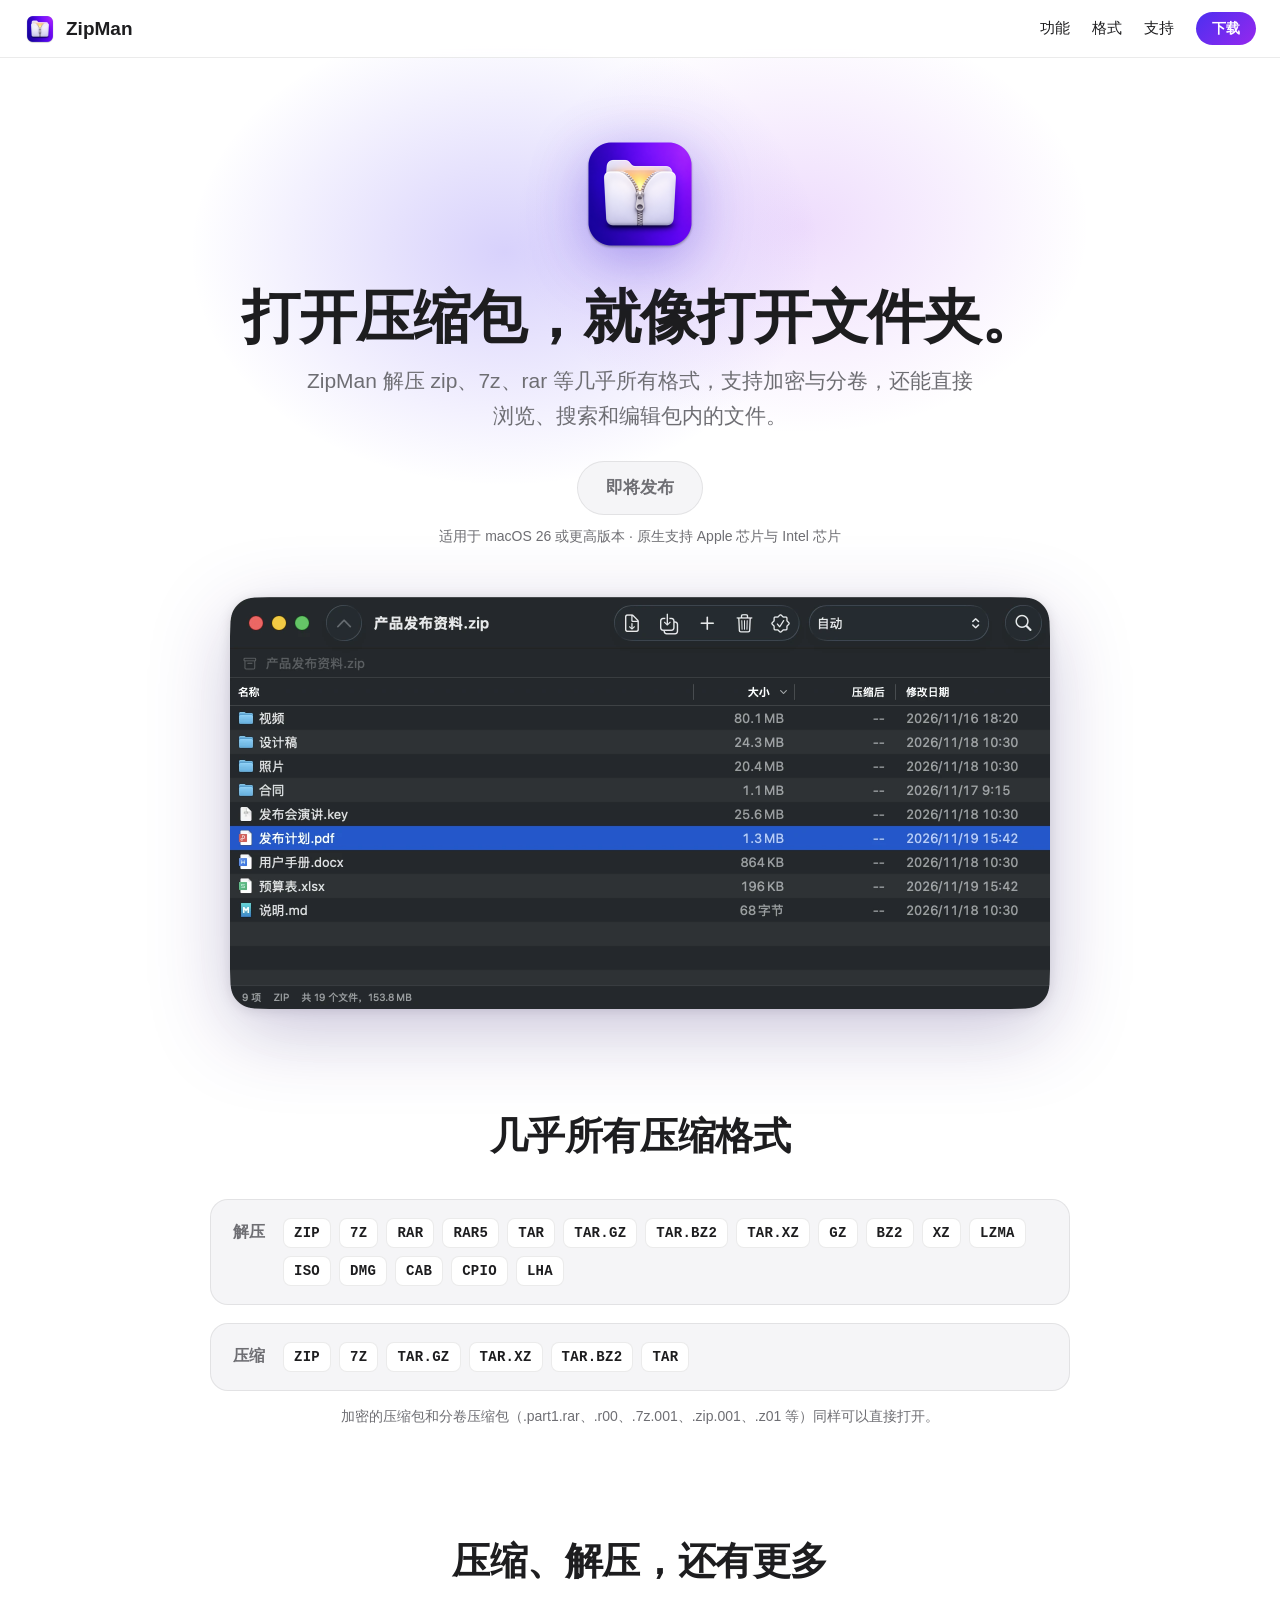
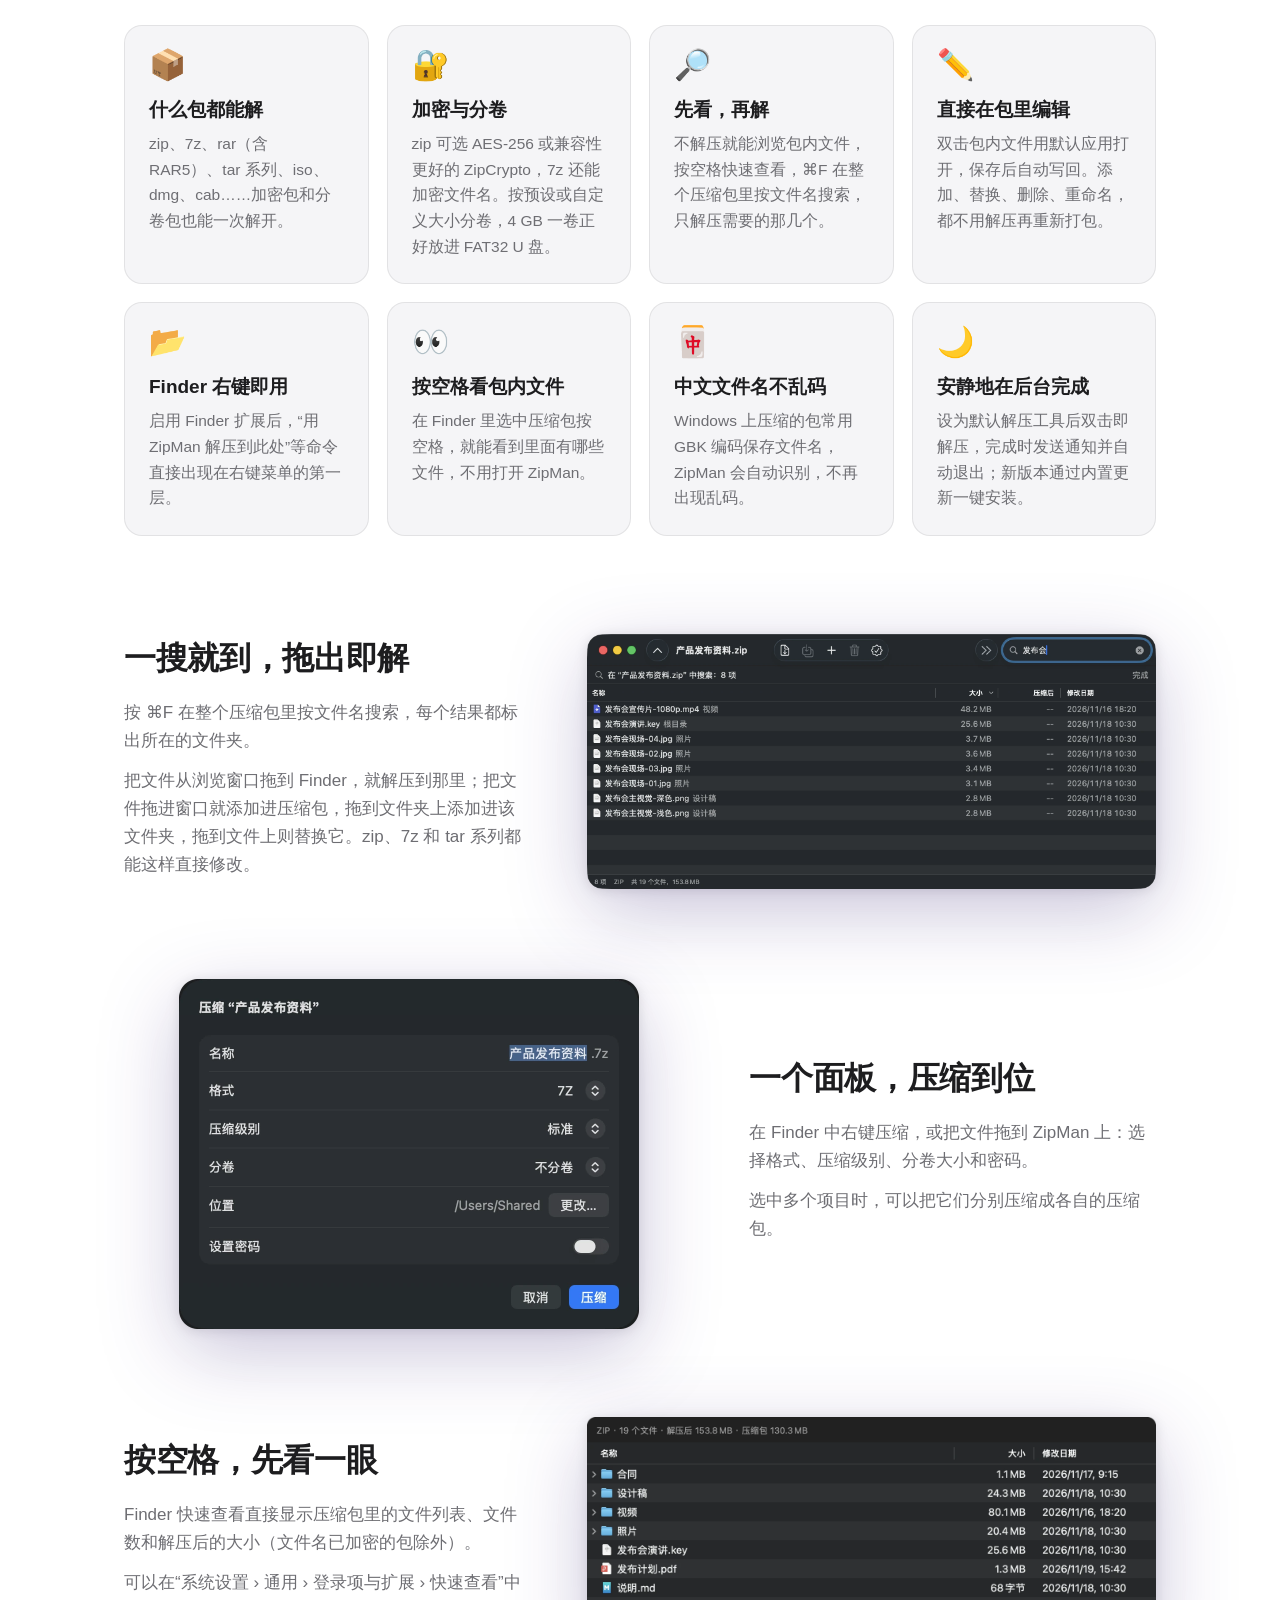
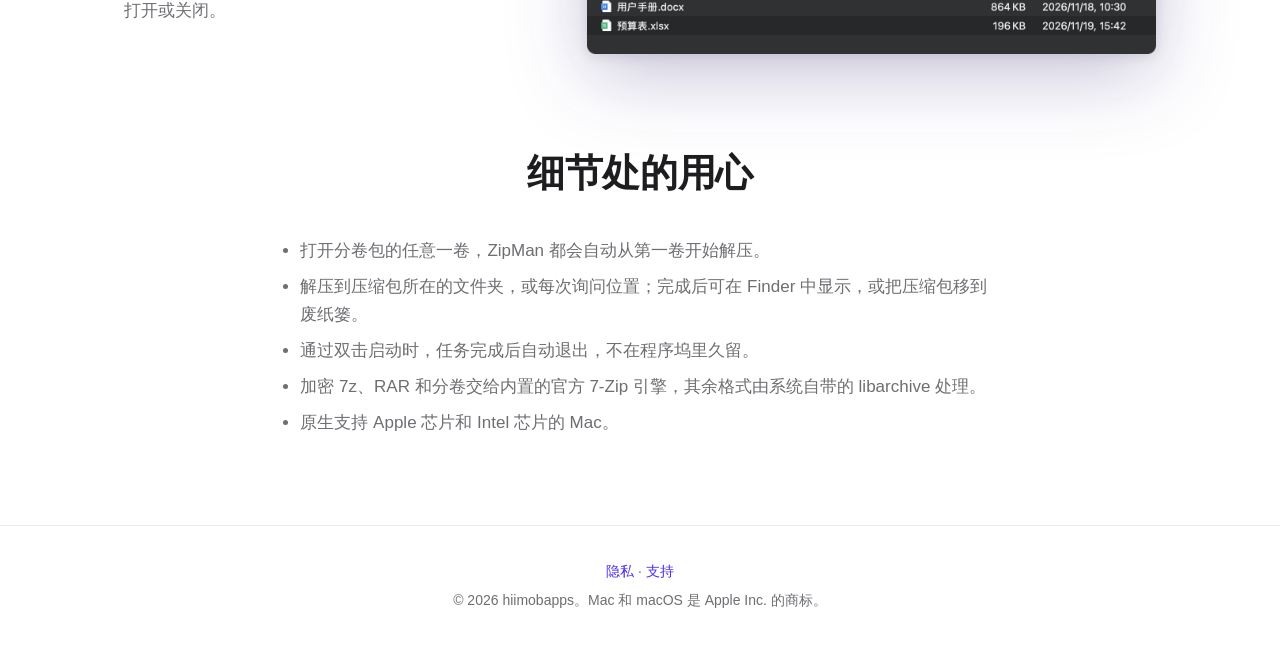
==== index.html @ 86505820 "Update the website (d437b42)" ====
<!doctype html>
<html lang="zh-Hans">
  <head>
    <meta charset="utf-8">
    <meta name="viewport" content="width=device-width, initial-scale=1">
    <title>ZipMan — Mac 上的压缩与解压工具</title>
    <meta name="description" content="ZipMan 是一款 macOS 压缩与解压工具：解压 zip、7z、rar 等几乎所有格式，支持加密和分卷；不解压就能浏览、搜索和编辑包内文件，并且和 Finder 的右键菜单、快速查看无缝配合。">
    <link rel="canonical" href="https://zipman.hiimobapps.cn/">
    <meta property="og:type" content="website">
    <meta property="og:url" content="https://zipman.hiimobapps.cn/">
    <meta property="og:title" content="ZipMan — Mac 上的压缩与解压工具">
    <meta property="og:description" content="ZipMan 是一款 macOS 压缩与解压工具：解压 zip、7z、rar 等几乎所有格式，支持加密和分卷；不解压就能浏览、搜索和编辑包内文件，并且和 Finder 的右键菜单、快速查看无缝配合。">
    <meta property="og:image" content="https://zipman.hiimobapps.cn/assets/og.jpg">
    <meta name="twitter:card" content="summary_large_image">
    <meta name="theme-color" content="#4c2ff0">
    <link rel="icon" href="/assets/icon-64.png">
    <link rel="apple-touch-icon" href="/assets/icon-256.png">
    <link rel="stylesheet" href="/assets/style.css">
  </head>
  <body>
    <header class="top">
      <a class="brand" href="/"><img src="/assets/icon-64.png" alt="" width="32" height="32"><span>ZipMan</span></a>
      <nav>
        <a href="/#features">功能</a>
        <a href="/#formats">格式</a>
        <a href="/support/">支持</a>
        <a class="button small" href="/#download">下载</a>
      </nav>
    </header>
    <main>
      <section class="hero" id="download">
        <img class="app-icon" src="/assets/icon-256.png" alt="ZipMan" width="128" height="128">
        <h1>打开压缩包，就像打开文件夹。</h1>
        <p class="lead">ZipMan 解压 zip、7z、rar 等几乎所有格式，支持加密与分卷，还能直接浏览、搜索和编辑包内的文件。</p>
        <p class="cta"><span class="button disabled">即将发布</span></p>
        <p class="fine">适用于 macOS 26 或更高版本 · 原生支持 Apple 芯片与 Intel 芯片</p>
        <img class="shot hero-shot" src="/assets/shots/browse.webp" alt="ZipMan 的浏览窗口：不解压就能看到压缩包里的文件夹和文件" width="820" height="412">
      </section>
      <section id="formats" class="formats">
        <h2>几乎所有压缩格式</h2>
        <div class="format-groups">
          <div class="format-group">
            <h3>解压</h3>
            <ul class="chips"><li>ZIP</li><li>7Z</li><li>RAR</li><li>RAR5</li><li>TAR</li><li>TAR.GZ</li><li>TAR.BZ2</li><li>TAR.XZ</li><li>GZ</li><li>BZ2</li><li>XZ</li><li>LZMA</li><li>ISO</li><li>DMG</li><li>CAB</li><li>CPIO</li><li>LHA</li></ul>
          </div>
          <div class="format-group">
            <h3>压缩</h3>
            <ul class="chips"><li>ZIP</li><li>7Z</li><li>TAR.GZ</li><li>TAR.XZ</li><li>TAR.BZ2</li><li>TAR</li></ul>
          </div>
        </div>
        <p class="fine center">加密的压缩包和分卷压缩包（.part1.rar、.r00、.7z.001、.zip.001、.z01 等）同样可以直接打开。</p>
      </section>
      <section id="features" class="features">
        <h2>压缩、解压，还有更多</h2>
        <div class="grid">
          <article class="feature">
            <div class="emoji" aria-hidden="true">📦</div>
            <h3>什么包都能解</h3>
            <p>zip、7z、rar（含 RAR5）、tar 系列、iso、dmg、cab……加密包和分卷包也能一次解开。</p>
          </article>
          <article class="feature">
            <div class="emoji" aria-hidden="true">🔐</div>
            <h3>加密与分卷</h3>
            <p>zip 可选 AES-256 或兼容性更好的 ZipCrypto，7z 还能加密文件名。按预设或自定义大小分卷，4 GB 一卷正好放进 FAT32 U 盘。</p>
          </article>
          <article class="feature">
            <div class="emoji" aria-hidden="true">🔎</div>
            <h3>先看，再解</h3>
            <p>不解压就能浏览包内文件，按空格快速查看，⌘F 在整个压缩包里按文件名搜索，只解压需要的那几个。</p>
          </article>
          <article class="feature">
            <div class="emoji" aria-hidden="true">✏️</div>
            <h3>直接在包里编辑</h3>
            <p>双击包内文件用默认应用打开，保存后自动写回。添加、替换、删除、重命名，都不用解压再重新打包。</p>
          </article>
          <article class="feature">
            <div class="emoji" aria-hidden="true">📂</div>
            <h3>Finder 右键即用</h3>
            <p>启用 Finder 扩展后，“用 ZipMan 解压到此处”等命令直接出现在右键菜单的第一层。</p>
          </article>
          <article class="feature">
            <div class="emoji" aria-hidden="true">👀</div>
            <h3>按空格看包内文件</h3>
            <p>在 Finder 里选中压缩包按空格，就能看到里面有哪些文件，不用打开 ZipMan。</p>
          </article>
          <article class="feature">
            <div class="emoji" aria-hidden="true">🀄️</div>
            <h3>中文文件名不乱码</h3>
            <p>Windows 上压缩的包常用 GBK 编码保存文件名，ZipMan 会自动识别，不再出现乱码。</p>
          </article>
          <article class="feature">
            <div class="emoji" aria-hidden="true">🌙</div>
            <h3>安静地在后台完成</h3>
            <p>设为默认解压工具后双击即解压，完成时发送通知并自动退出；新版本通过内置更新一键安装。</p>
          </article>
        </div>
      </section>
      <section class="showcase">
        <div class="showcase-row">
          <div class="showcase-text">
            <h2>一搜就到，拖出即解</h2>
            <p>按 ⌘F 在整个压缩包里按文件名搜索，每个结果都标出所在的文件夹。</p>
            <p>把文件从浏览窗口拖到 Finder，就解压到那里；把文件拖进窗口就添加进压缩包，拖到文件夹上添加进该文件夹，拖到文件上则替换它。zip、7z 和 tar 系列都能这样直接修改。</p>
          </div>
          <img class="shot" src="/assets/shots/search.webp" alt="在 ZipMan 中搜索“发布会”，找到分布在各个文件夹里的 8 个文件" width="920" height="412" loading="lazy">
        </div>
        <div class="showcase-row reverse">
          <div class="showcase-text">
            <h2>一个面板，压缩到位</h2>
            <p>在 Finder 中右键压缩，或把文件拖到 ZipMan 上：选择格式、压缩级别、分卷大小和密码。</p>
            <p>选中多个项目时，可以把它们分别压缩成各自的压缩包。</p>
          </div>
          <img class="shot" src="/assets/shots/compress.webp" alt="ZipMan 的压缩面板：名称、格式、压缩级别、分卷、位置和密码" width="460" height="350" loading="lazy">
        </div>
        <div class="showcase-row">
          <div class="showcase-text">
            <h2>按空格，先看一眼</h2>
            <p>Finder 快速查看直接显示压缩包里的文件列表、文件数和解压后的大小（文件名已加密的包除外）。</p>
            <p>可以在“系统设置 › 通用 › 登录项与扩展 › 快速查看”中打开或关闭。</p>
          </div>
          <img class="shot" src="/assets/shots/quicklook.webp" alt="在 Finder 快速查看中预览压缩包内的文件" width="720" height="300" loading="lazy">
        </div>
      </section>
      <section class="details">
        <h2>细节处的用心</h2>
        <ul>
          <li>打开分卷包的任意一卷，ZipMan 都会自动从第一卷开始解压。</li>
          <li>解压到压缩包所在的文件夹，或每次询问位置；完成后可在 Finder 中显示，或把压缩包移到废纸篓。</li>
          <li>通过双击启动时，任务完成后自动退出，不在程序坞里久留。</li>
          <li>加密 7z、RAR 和分卷交给内置的官方 7-Zip 引擎，其余格式由系统自带的 libarchive 处理。</li>
          <li>原生支持 Apple 芯片和 Intel 芯片的 Mac。</li>
        </ul>
      </section>
    </main>
    <footer>
      <p><a href="/privacy/">隐私</a> · <a href="/support/">支持</a></p>
      <p class="fine">© 2026 hiimobapps。Mac 和 macOS 是 Apple Inc. 的商标。</p>
    </footer>
  </body>
</html>
---- assets/style.css ----
:root {
  --bg: #ffffff;
  --fg: #1d1d1f;
  --muted: #6e6e73;
  --card: #f5f5f7;
  --line: rgba(0, 0, 0, 0.08);
  --accent: #4c2ff0;
  --accent-2: #9628ee;
  --glow: rgba(76, 47, 240, 0.22);
  color-scheme: light dark;
}

@media (prefers-color-scheme: dark) {
  :root {
    --bg: #101014;
    --fg: #f5f5f7;
    --muted: #a1a1a6;
    --card: #1b1b21;
    --line: rgba(255, 255, 255, 0.1);
    --accent: #8f7bff;
    --glow: rgba(120, 80, 255, 0.3);
  }
}

* { box-sizing: border-box; }

html { scroll-behavior: smooth; }

body {
  margin: 0;
  background: var(--bg);
  color: var(--fg);
  font: 17px/1.65 -apple-system, BlinkMacSystemFont, "SF Pro Text", "PingFang SC", "Hiragino Sans GB",
    "Microsoft YaHei", "Helvetica Neue", Arial, sans-serif;
  -webkit-font-smoothing: antialiased;
}

a { color: var(--accent); text-decoration: none; }
a:hover { text-decoration: underline; }

header.top {
  position: sticky; top: 0; z-index: 10;
  display: flex; align-items: center; justify-content: space-between; gap: 16px;
  padding: 12px 24px;
  background: color-mix(in srgb, var(--bg) 82%, transparent);
  backdrop-filter: saturate(180%) blur(20px);
  -webkit-backdrop-filter: saturate(180%) blur(20px);
  border-bottom: 1px solid var(--line);
}

.brand { display: flex; align-items: center; gap: 10px; color: var(--fg); font-weight: 650; font-size: 19px; }
.brand:hover { text-decoration: none; }

header nav { display: flex; align-items: center; gap: 22px; font-size: 15px; }
header nav a { color: var(--fg); }
header nav a.button { color: #fff; }

main { max-width: 1080px; margin: 0 auto; padding: 0 24px; }

section h2 { font-size: clamp(26px, 3.6vw, 38px); letter-spacing: -0.01em; text-align: center; margin: 0 0 32px; }

.hero { position: relative; text-align: center; padding: 72px 0 72px; scroll-margin-top: 80px; }
.hero::before {
  content: ""; position: absolute; z-index: -1; left: 50%; top: -40px; width: min(900px, 120vw); height: 520px;
  transform: translateX(-50%);
  background:
    radial-gradient(closest-side at 35% 45%, var(--glow), transparent),
    radial-gradient(closest-side at 68% 40%, rgba(150, 40, 238, 0.16), transparent);
  pointer-events: none;
}
.hero .app-icon { filter: drop-shadow(0 14px 28px rgba(52, 22, 214, 0.35)); }
.hero h1 { font-size: clamp(34px, 5.6vw, 58px); line-height: 1.12; letter-spacing: -0.02em; margin: 18px auto 14px; max-width: 14em; }
.lead { font-size: clamp(18px, 2.2vw, 21px); color: var(--muted); max-width: 32em; margin: 0 auto 28px; }

.cta { display: flex; justify-content: center; align-items: center; gap: 22px; flex-wrap: wrap; margin: 0 0 10px; }
.cta .secondary { font-size: 16px; }
.button {
  display: inline-block; padding: 12px 28px; border-radius: 999px;
  background: linear-gradient(135deg, var(--accent), var(--accent-2)); color: #fff; font-weight: 600;
  box-shadow: 0 6px 18px rgba(76, 47, 240, 0.28);
}
.button:hover { text-decoration: none; filter: brightness(1.08); }
.button.small { padding: 5px 16px; font-size: 14px; box-shadow: none; }
.button.disabled { background: var(--card); color: var(--muted); border: 1px solid var(--line); box-shadow: none; }

.fine { color: var(--muted); font-size: 14px; margin: 6px 0; }
.center { text-align: center; }

/* The screenshots keep the windows' transparent rounded corners; drop-shadow follows them. */
.shot { display: block; max-width: 100%; height: auto; filter: drop-shadow(0 22px 40px rgba(30, 10, 110, 0.22)) drop-shadow(0 2px 6px rgba(0, 0, 0, 0.12)); }
.hero-shot { margin: 48px auto 0; }

.formats { padding: 24px 0 64px; scroll-margin-top: 80px; }
.format-groups { display: grid; gap: 18px; max-width: 860px; margin: 0 auto 14px; }
.format-group { display: flex; gap: 18px; align-items: baseline; background: var(--card); border: 1px solid var(--line); border-radius: 18px; padding: 18px 22px; }
.format-group h3 { flex: none; margin: 0; font-size: 16px; color: var(--muted); font-weight: 600; }
.chips { display: flex; flex-wrap: wrap; gap: 8px; margin: 0; padding: 0; list-style: none; }
.chips li {
  font: 600 14px/1 ui-monospace, "SF Mono", Menlo, monospace; letter-spacing: 0.02em;
  padding: 7px 10px; border-radius: 8px; background: var(--bg); border: 1px solid var(--line);
}

.features { padding: 32px 0 72px; scroll-margin-top: 80px; }
.grid { display: grid; grid-template-columns: repeat(auto-fit, minmax(230px, 1fr)); gap: 18px; }
.feature { background: var(--card); border-radius: 18px; padding: 24px; border: 1px solid var(--line); }
.feature .emoji { font-size: 30px; line-height: 1; }
.feature h3 { margin: 14px 0 6px; font-size: 19px; }
.feature p { margin: 0; color: var(--muted); font-size: 15.5px; }

.showcase { display: grid; gap: 88px; padding: 24px 0 88px; }
.showcase-row { display: grid; grid-template-columns: 5fr 7fr; gap: 56px; align-items: center; }
.showcase-row.reverse { grid-template-columns: 7fr 5fr; }
.showcase-row.reverse .showcase-text { order: 2; }
.showcase-row .shot { justify-self: center; }
.showcase-text h2 { text-align: left; font-size: clamp(24px, 3vw, 32px); margin: 0 0 14px; }
.showcase-text p { color: var(--muted); margin: 0 0 12px; }

.details { padding: 0 0 80px; }
.details ul { max-width: 720px; margin: 0 auto; padding-left: 1.2em; color: var(--muted); }
.details li { margin: 8px 0; }

.doc { max-width: 760px; margin: 0 auto; padding: 48px 0 72px; }
.doc h1 { font-size: clamp(32px, 4.6vw, 44px); letter-spacing: -0.02em; margin: 0 0 8px; }
.doc .lead { margin: 16px 0 32px; text-align: left; max-width: none; }
.doc h2 { text-align: left; font-size: 22px; margin: 36px 0 8px; }
.doc p { margin: 0 0 14px; }

details { border-bottom: 1px solid var(--line); padding: 14px 0; }
summary { cursor: pointer; font-weight: 600; font-size: 18px; list-style-position: outside; }
details p { color: var(--muted); margin: 10px 0 2px; }

footer { border-top: 1px solid var(--line); text-align: center; padding: 28px 24px 40px; font-size: 14px; color: var(--muted); }
footer p { margin: 6px 0; }

@media (max-width: 760px) {
  header.top { padding: 10px 16px; }
  header nav { gap: 14px; font-size: 14px; }
  main { padding: 0 16px; }
  .hero { padding-top: 48px; }
  .format-group { flex-direction: column; gap: 10px; }
  .showcase { gap: 64px; }
  .showcase-row, .showcase-row.reverse { grid-template-columns: 1fr; gap: 24px; }
  .showcase-row.reverse .showcase-text { order: 0; }
}

@media (max-width: 420px) {
  header nav a:not(.button) { display: none; }
}
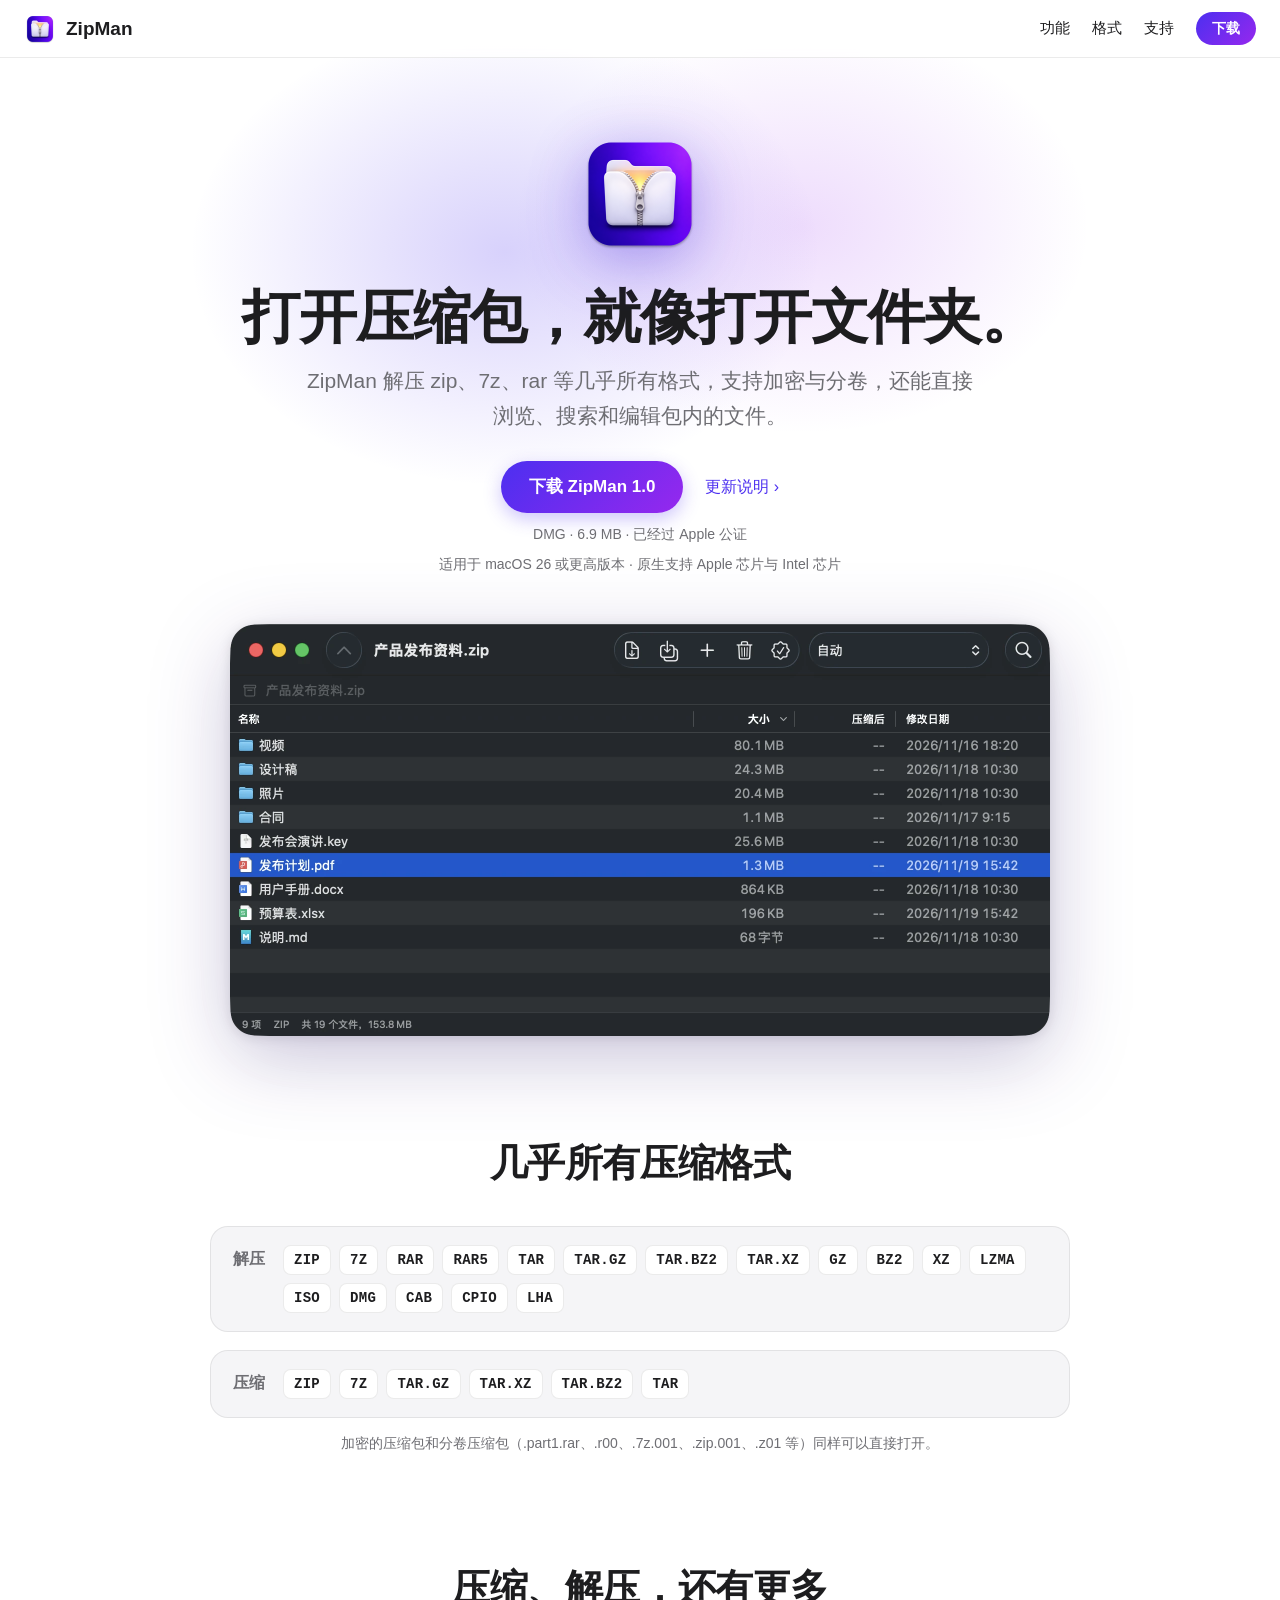
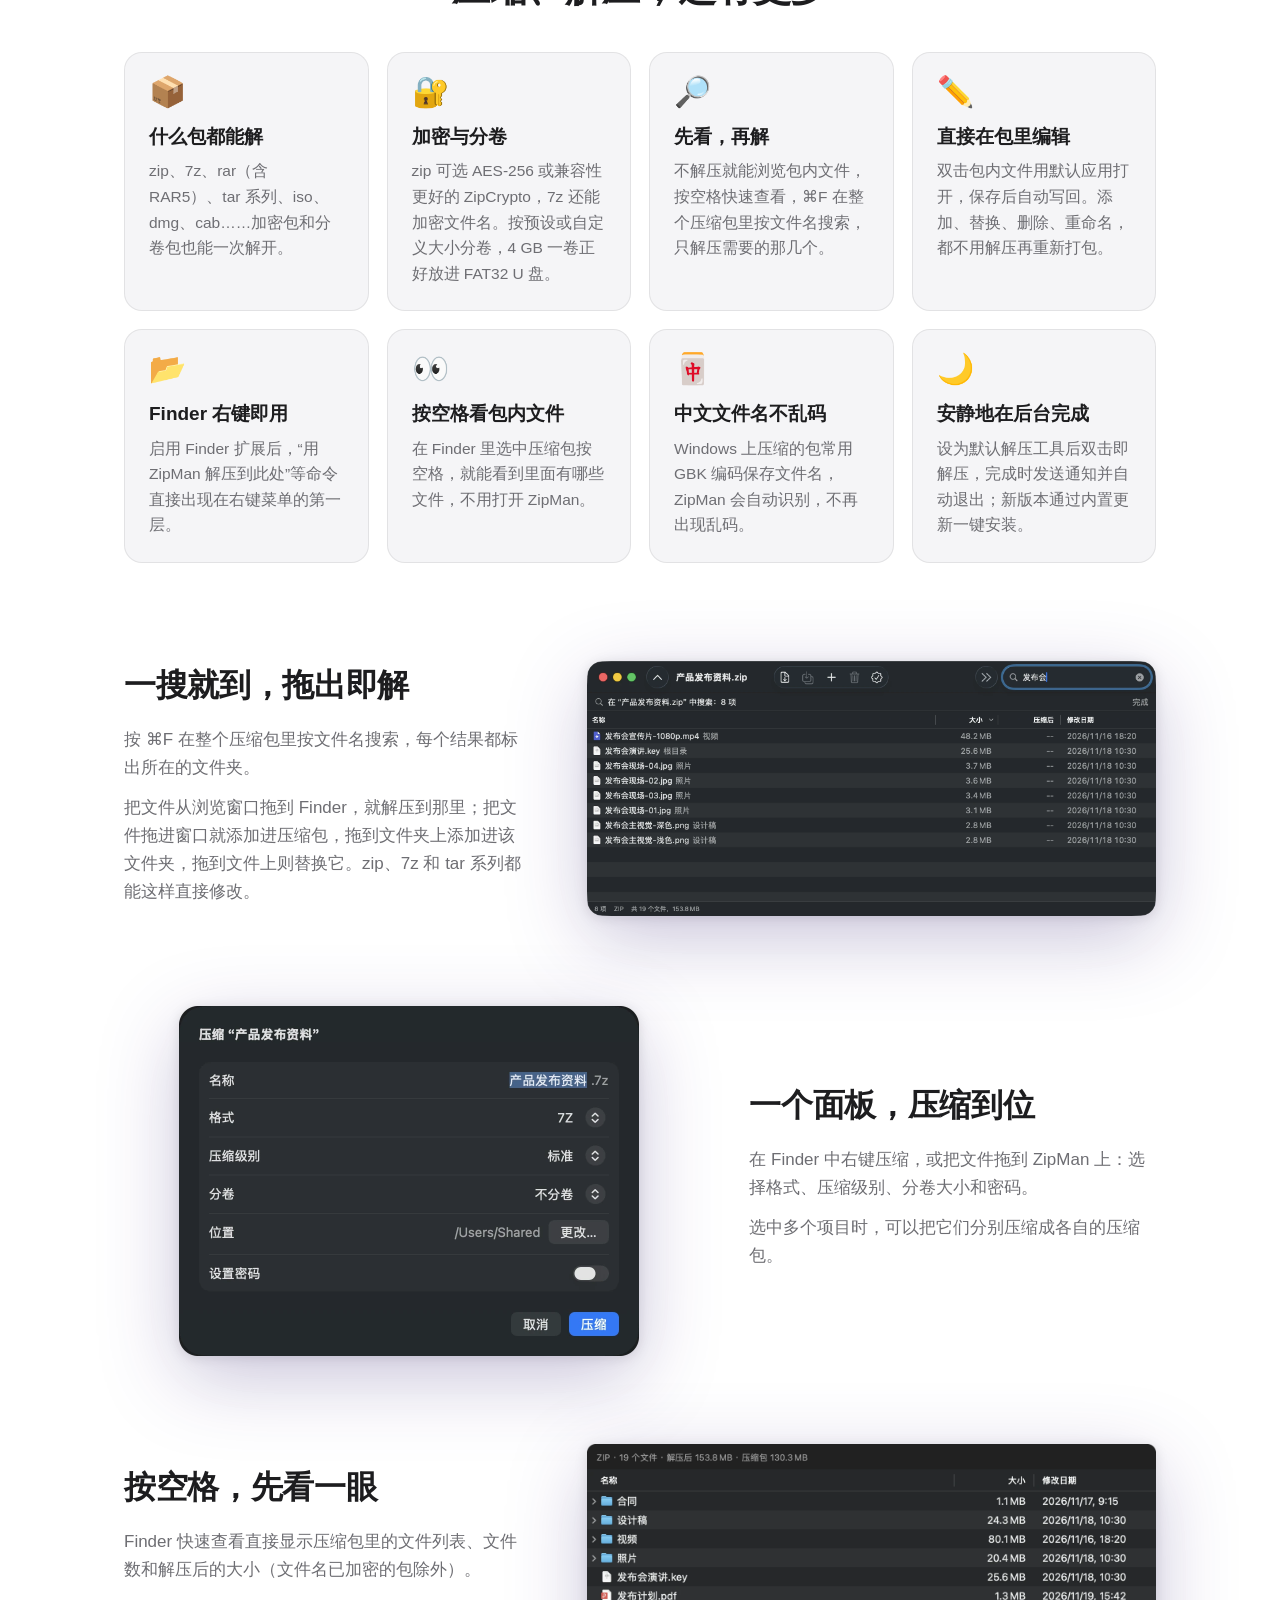
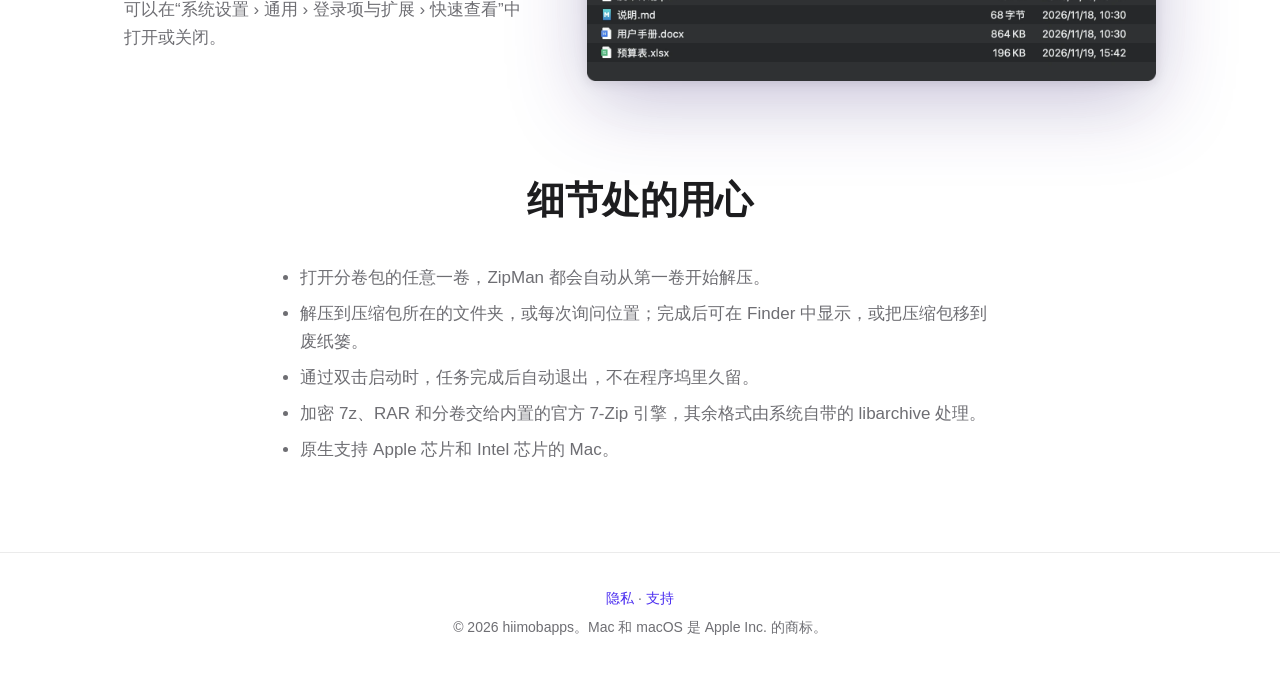
==== commit 9629b561: "Update the website (f5221b1)" ====
--- a/index.html
+++ b/index.html
@@ -32,7 +32,11 @@
         <img class="app-icon" src="/assets/icon-256.png" alt="ZipMan" width="128" height="128">
         <h1>打开压缩包，就像打开文件夹。</h1>
         <p class="lead">ZipMan 解压 zip、7z、rar 等几乎所有格式，支持加密与分卷，还能直接浏览、搜索和编辑包内的文件。</p>
-        <p class="cta"><span class="button disabled">即将发布</span></p>
+        <p class="cta">
+          <a class="button" href="https://github.com/glzlaohuai/ZipMan-releases/releases/download/v1.0/ZipMan-1.0.dmg">下载 ZipMan 1.0</a>
+          <a class="secondary" href="https://github.com/glzlaohuai/ZipMan-releases/releases/tag/v1.0">更新说明 ›</a>
+        </p>
+        <p class="fine">DMG · 6.9 MB · 已经过 Apple 公证</p>
         <p class="fine">适用于 macOS 26 或更高版本 · 原生支持 Apple 芯片与 Intel 芯片</p>
         <img class="shot hero-shot" src="/assets/shots/browse.webp" alt="ZipMan 的浏览窗口：不解压就能看到压缩包里的文件夹和文件" width="820" height="412">
       </section>
